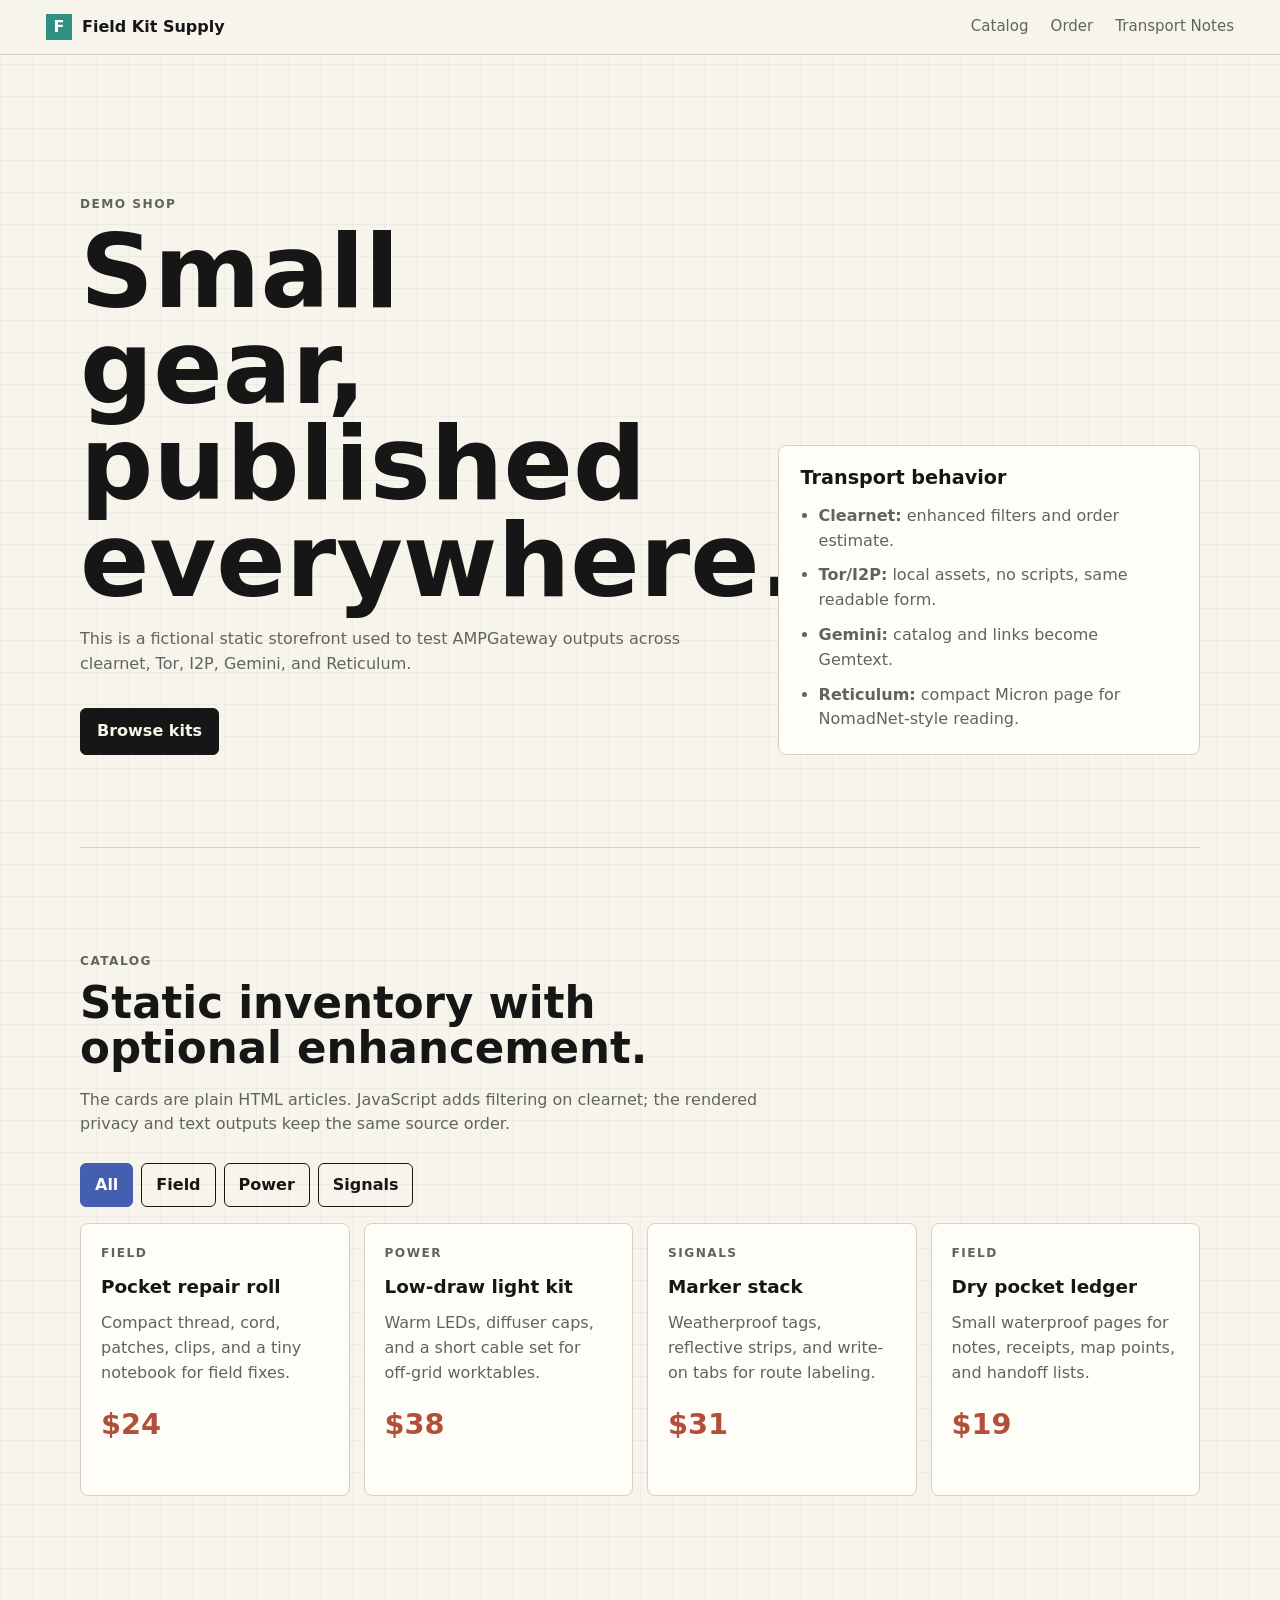
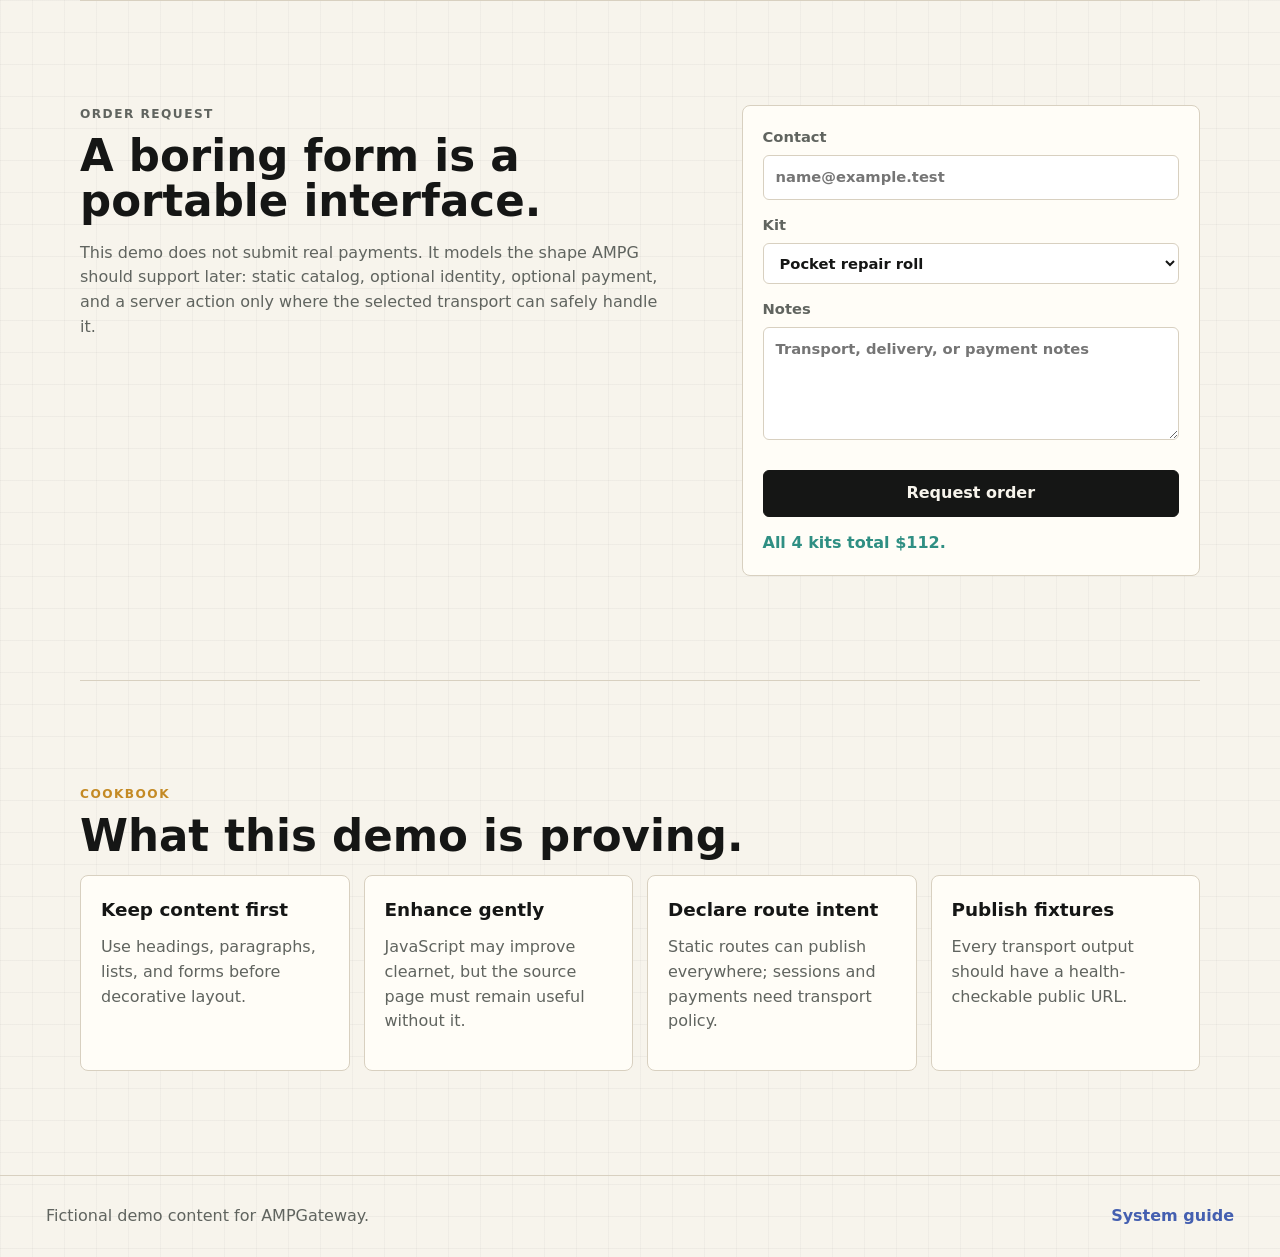
==== sites/ampgateway-site/index.html @ 234a5107 "Add DNS provider flow and demo site split" ====
<!doctype html>
<html lang="en">
  <head>
    <meta charset="utf-8">
    <meta name="viewport" content="width=device-width, initial-scale=1">
    <title>Field Kit Supply</title>
    <meta
      name="description"
      content="AMPGateway demo site showing a small catalog, contact form, and transport-aware static fallbacks."
    >
    <link rel="stylesheet" href="styles.css">
    <script defer src="app.js"></script>
  </head>
  <body>
    <a class="skip-link" href="#content">Skip to content</a>
    <header class="site-header">
      <a class="brand" href="#content" aria-label="Field Kit Supply home">
        <span class="brand-mark" aria-hidden="true">F</span>
        <span>Field Kit Supply</span>
      </a>
      <nav class="top-nav" aria-label="Primary">
        <a href="#catalog">Catalog</a>
        <a href="#order">Order</a>
        <a href="#transport-notes">Transport Notes</a>
      </nav>
    </header>

    <!--
      AMPG demo note:
      The page starts with ordinary h1 -> h2 -> h3 structure and useful paragraphs.
      Clearnet can enhance this with CSS and JavaScript, while Tor/I2P privacy HTML,
      Gemini Gemtext, and Reticulum Micron still get a readable catalog.
    -->
    <main id="content">
      <section class="hero" aria-labelledby="hero-title">
        <div>
          <p class="eyebrow">Demo shop</p>
          <h1 id="hero-title">Small gear, published everywhere.</h1>
          <p>
            This is a fictional static storefront used to test AMPGateway outputs across
            clearnet, Tor, I2P, Gemini, and Reticulum.
          </p>
          <a class="button" href="#catalog">Browse kits</a>
        </div>
        <aside class="status-board" aria-labelledby="status-title">
          <h2 id="status-title">Transport behavior</h2>
          <ul>
            <li><strong>Clearnet:</strong> enhanced filters and order estimate.</li>
            <li><strong>Tor/I2P:</strong> local assets, no scripts, same readable form.</li>
            <li><strong>Gemini:</strong> catalog and links become Gemtext.</li>
            <li><strong>Reticulum:</strong> compact Micron page for NomadNet-style reading.</li>
          </ul>
        </aside>
      </section>

      <section id="catalog" class="section" aria-labelledby="catalog-title">
        <div class="section-heading">
          <p class="eyebrow">Catalog</p>
          <h2 id="catalog-title">Static inventory with optional enhancement.</h2>
          <p>
            The cards are plain HTML articles. JavaScript adds filtering on clearnet; the
            rendered privacy and text outputs keep the same source order.
          </p>
        </div>

        <div class="filters" aria-label="Catalog filters">
          <button class="filter active" type="button" data-filter="all">All</button>
          <button class="filter" type="button" data-filter="field">Field</button>
          <button class="filter" type="button" data-filter="power">Power</button>
          <button class="filter" type="button" data-filter="signals">Signals</button>
        </div>

        <div class="catalog-grid">
          <article class="product" data-category="field" data-price="24">
            <p class="tag">Field</p>
            <h3>Pocket repair roll</h3>
            <p>Compact thread, cord, patches, clips, and a tiny notebook for field fixes.</p>
            <p class="price">$24</p>
          </article>
          <article class="product" data-category="power" data-price="38">
            <p class="tag">Power</p>
            <h3>Low-draw light kit</h3>
            <p>Warm LEDs, diffuser caps, and a short cable set for off-grid worktables.</p>
            <p class="price">$38</p>
          </article>
          <article class="product" data-category="signals" data-price="31">
            <p class="tag">Signals</p>
            <h3>Marker stack</h3>
            <p>Weatherproof tags, reflective strips, and write-on tabs for route labeling.</p>
            <p class="price">$31</p>
          </article>
          <article class="product" data-category="field" data-price="19">
            <p class="tag">Field</p>
            <h3>Dry pocket ledger</h3>
            <p>Small waterproof pages for notes, receipts, map points, and handoff lists.</p>
            <p class="price">$19</p>
          </article>
        </div>
      </section>

      <!--
        AMPG demo note:
        The form action is deliberately a normal HTTP path, not a JavaScript-only
        checkout. Future AMPG app adapters can map this route to sessions or payments,
        while static-only transports can still publish the request shape.
      -->
      <section id="order" class="section order-section" aria-labelledby="order-title">
        <div>
          <p class="eyebrow">Order request</p>
          <h2 id="order-title">A boring form is a portable interface.</h2>
          <p>
            This demo does not submit real payments. It models the shape AMPG should
            support later: static catalog, optional identity, optional payment, and a
            server action only where the selected transport can safely handle it.
          </p>
        </div>
        <form class="order-form" method="post" action="/orders/request">
          <label>
            Contact
            <input name="contact" type="text" autocomplete="email" placeholder="name@example.test">
          </label>
          <label>
            Kit
            <select name="kit">
              <option>Pocket repair roll</option>
              <option>Low-draw light kit</option>
              <option>Marker stack</option>
              <option>Dry pocket ledger</option>
            </select>
          </label>
          <label>
            Notes
            <textarea name="notes" rows="4" placeholder="Transport, delivery, or payment notes"></textarea>
          </label>
          <button type="submit">Request order</button>
          <p id="estimate" class="estimate" aria-live="polite">Select catalog items to estimate a bundle.</p>
        </form>
      </section>

      <section id="transport-notes" class="section notes-section" aria-labelledby="notes-title">
        <p class="eyebrow">Cookbook</p>
        <h2 id="notes-title">What this demo is proving.</h2>
        <div class="notes-grid">
          <article>
            <h3>Keep content first</h3>
            <p>Use headings, paragraphs, lists, and forms before decorative layout.</p>
          </article>
          <article>
            <h3>Enhance gently</h3>
            <p>JavaScript may improve clearnet, but the source page must remain useful without it.</p>
          </article>
          <article>
            <h3>Declare route intent</h3>
            <p>Static routes can publish everywhere; sessions and payments need transport policy.</p>
          </article>
          <article>
            <h3>Publish fixtures</h3>
            <p>Every transport output should have a health-checkable public URL.</p>
          </article>
        </div>
      </section>
    </main>

    <footer class="site-footer">
      <p>Fictional demo content for AMPGateway.</p>
      <a href="https://ampgateway.online">System guide</a>
    </footer>
  </body>
</html>
---- sites/ampgateway-site/styles.css ----
:root {
  color-scheme: light;
  --paper: #f7f4ec;
  --ink: #151615;
  --muted: #60645f;
  --line: #d8d0c0;
  --panel: #fffdf7;
  --field: #2f8f83;
  --power: #b24f38;
  --signal: #445fb0;
  --gold: #c48a24;
  --max: 1120px;
}

* {
  box-sizing: border-box;
}

html {
  scroll-behavior: smooth;
}

body {
  margin: 0;
  background:
    linear-gradient(rgba(21, 22, 21, 0.035) 1px, transparent 1px),
    linear-gradient(90deg, rgba(21, 22, 21, 0.03) 1px, transparent 1px),
    var(--paper);
  background-size: 32px 32px;
  color: var(--ink);
  font-family:
    ui-sans-serif, system-ui, -apple-system, BlinkMacSystemFont, "Segoe UI",
    sans-serif;
  line-height: 1.55;
}

a {
  color: inherit;
}

.skip-link {
  position: fixed;
  top: 12px;
  left: 12px;
  z-index: 20;
  padding: 8px 10px;
  background: var(--ink);
  color: var(--paper);
  transform: translateY(-140%);
}

.skip-link:focus {
  transform: translateY(0);
}

.site-header {
  position: sticky;
  top: 0;
  z-index: 10;
  display: flex;
  align-items: center;
  justify-content: space-between;
  gap: 20px;
  padding: 14px clamp(18px, 4vw, 46px);
  background: rgba(247, 244, 236, 0.9);
  border-bottom: 1px solid var(--line);
  backdrop-filter: blur(14px);
}

.brand,
.top-nav {
  display: flex;
  align-items: center;
}

.brand {
  gap: 10px;
  font-weight: 900;
  text-decoration: none;
}

.brand-mark {
  display: inline-grid;
  width: 26px;
  height: 26px;
  place-items: center;
  background: var(--field);
  color: white;
  font-weight: 900;
}

.top-nav {
  gap: clamp(10px, 2vw, 22px);
  color: var(--muted);
  font-size: 0.94rem;
}

.top-nav a {
  text-decoration: none;
}

.top-nav a:hover,
.top-nav a:focus-visible {
  color: var(--ink);
}

.hero,
.section {
  width: min(var(--max), calc(100% - 36px));
  margin: 0 auto;
}

.hero {
  display: grid;
  grid-template-columns: minmax(0, 1.2fr) minmax(320px, 0.8fr);
  gap: clamp(28px, 5vw, 64px);
  align-items: end;
  min-height: 74vh;
  padding: clamp(70px, 12vw, 140px) 0 clamp(52px, 8vw, 92px);
}

.eyebrow,
.tag {
  margin: 0 0 10px;
  color: var(--gold);
  font-size: 0.76rem;
  font-weight: 900;
  letter-spacing: 0.12em;
  text-transform: uppercase;
}

h1,
h2,
h3,
p {
  margin-top: 0;
}

h1 {
  max-width: 760px;
  margin-bottom: 18px;
  font-size: clamp(3.2rem, 8vw, 7rem);
  line-height: 0.94;
  letter-spacing: 0;
}

h2 {
  max-width: 720px;
  margin-bottom: 16px;
  font-size: clamp(1.8rem, 3.4vw, 3.8rem);
  line-height: 1.04;
  letter-spacing: 0;
}

h3 {
  margin-bottom: 10px;
  font-size: 1.15rem;
  letter-spacing: 0;
}

.hero p,
.section-heading p,
.order-section p,
.notes-grid p,
.status-board li,
.product p {
  color: var(--muted);
}

.button,
.order-form button,
.filter {
  display: inline-flex;
  align-items: center;
  justify-content: center;
  min-height: 44px;
  border: 1px solid var(--ink);
  border-radius: 6px;
  font: inherit;
  font-weight: 900;
  text-decoration: none;
}

.button,
.order-form button {
  margin-top: 16px;
  padding: 10px 16px;
  background: var(--ink);
  color: var(--paper);
}

.status-board,
.product,
.order-form,
.notes-grid article {
  border: 1px solid var(--line);
  border-radius: 8px;
  background: var(--panel);
}

.status-board {
  padding: 22px;
}

.status-board h2 {
  font-size: 1.2rem;
}

.status-board ul {
  display: grid;
  gap: 10px;
  margin: 0;
  padding-left: 18px;
}

.section {
  padding: clamp(58px, 9vw, 104px) 0;
  border-top: 1px solid var(--line);
}

.section-heading {
  max-width: 720px;
  margin-bottom: 26px;
}

.filters {
  display: flex;
  flex-wrap: wrap;
  gap: 8px;
  margin-bottom: 16px;
}

.filter {
  padding: 8px 14px;
  background: transparent;
  color: var(--ink);
  cursor: pointer;
}

.filter.active,
.filter:focus-visible {
  background: var(--signal);
  color: white;
  border-color: var(--signal);
}

.catalog-grid,
.notes-grid {
  display: grid;
  grid-template-columns: repeat(4, minmax(0, 1fr));
  gap: 14px;
}

.product,
.notes-grid article {
  padding: 20px;
}

.product {
  display: flex;
  min-height: 230px;
  flex-direction: column;
}

.product[hidden] {
  display: none;
}

.price {
  margin-top: auto;
  color: var(--power) !important;
  font-size: 1.8rem;
  font-weight: 900;
}

.order-section {
  display: grid;
  grid-template-columns: minmax(0, 0.9fr) minmax(320px, 0.7fr);
  gap: clamp(28px, 6vw, 72px);
  align-items: start;
}

.order-form {
  display: grid;
  gap: 14px;
  padding: 20px;
}

.order-form label {
  display: grid;
  gap: 6px;
  color: var(--muted);
  font-size: 0.92rem;
  font-weight: 800;
}

.order-form input,
.order-form select,
.order-form textarea {
  width: 100%;
  border: 1px solid var(--line);
  border-radius: 6px;
  background: white;
  color: var(--ink);
  font: inherit;
  padding: 10px 12px;
}

.estimate {
  min-height: 24px;
  margin: 0;
  color: var(--field) !important;
  font-weight: 800;
}

.site-footer {
  display: flex;
  justify-content: space-between;
  gap: 20px;
  padding: 28px clamp(18px, 4vw, 46px);
  border-top: 1px solid var(--line);
  color: var(--muted);
}

.site-footer p {
  margin: 0;
}

.site-footer a {
  color: var(--signal);
  font-weight: 900;
  text-decoration: none;
}

@media (max-width: 900px) {
  .top-nav {
    display: none;
  }

  .hero,
  .order-section {
    grid-template-columns: 1fr;
  }

  .catalog-grid,
  .notes-grid {
    grid-template-columns: repeat(2, minmax(0, 1fr));
  }
}

@media (max-width: 620px) {
  h1 {
    font-size: clamp(2.9rem, 17vw, 4.5rem);
  }

  .catalog-grid,
  .notes-grid {
    grid-template-columns: 1fr;
  }

  .button,
  .filter,
  .order-form button {
    width: 100%;
  }

  .site-footer {
    display: grid;
  }
}
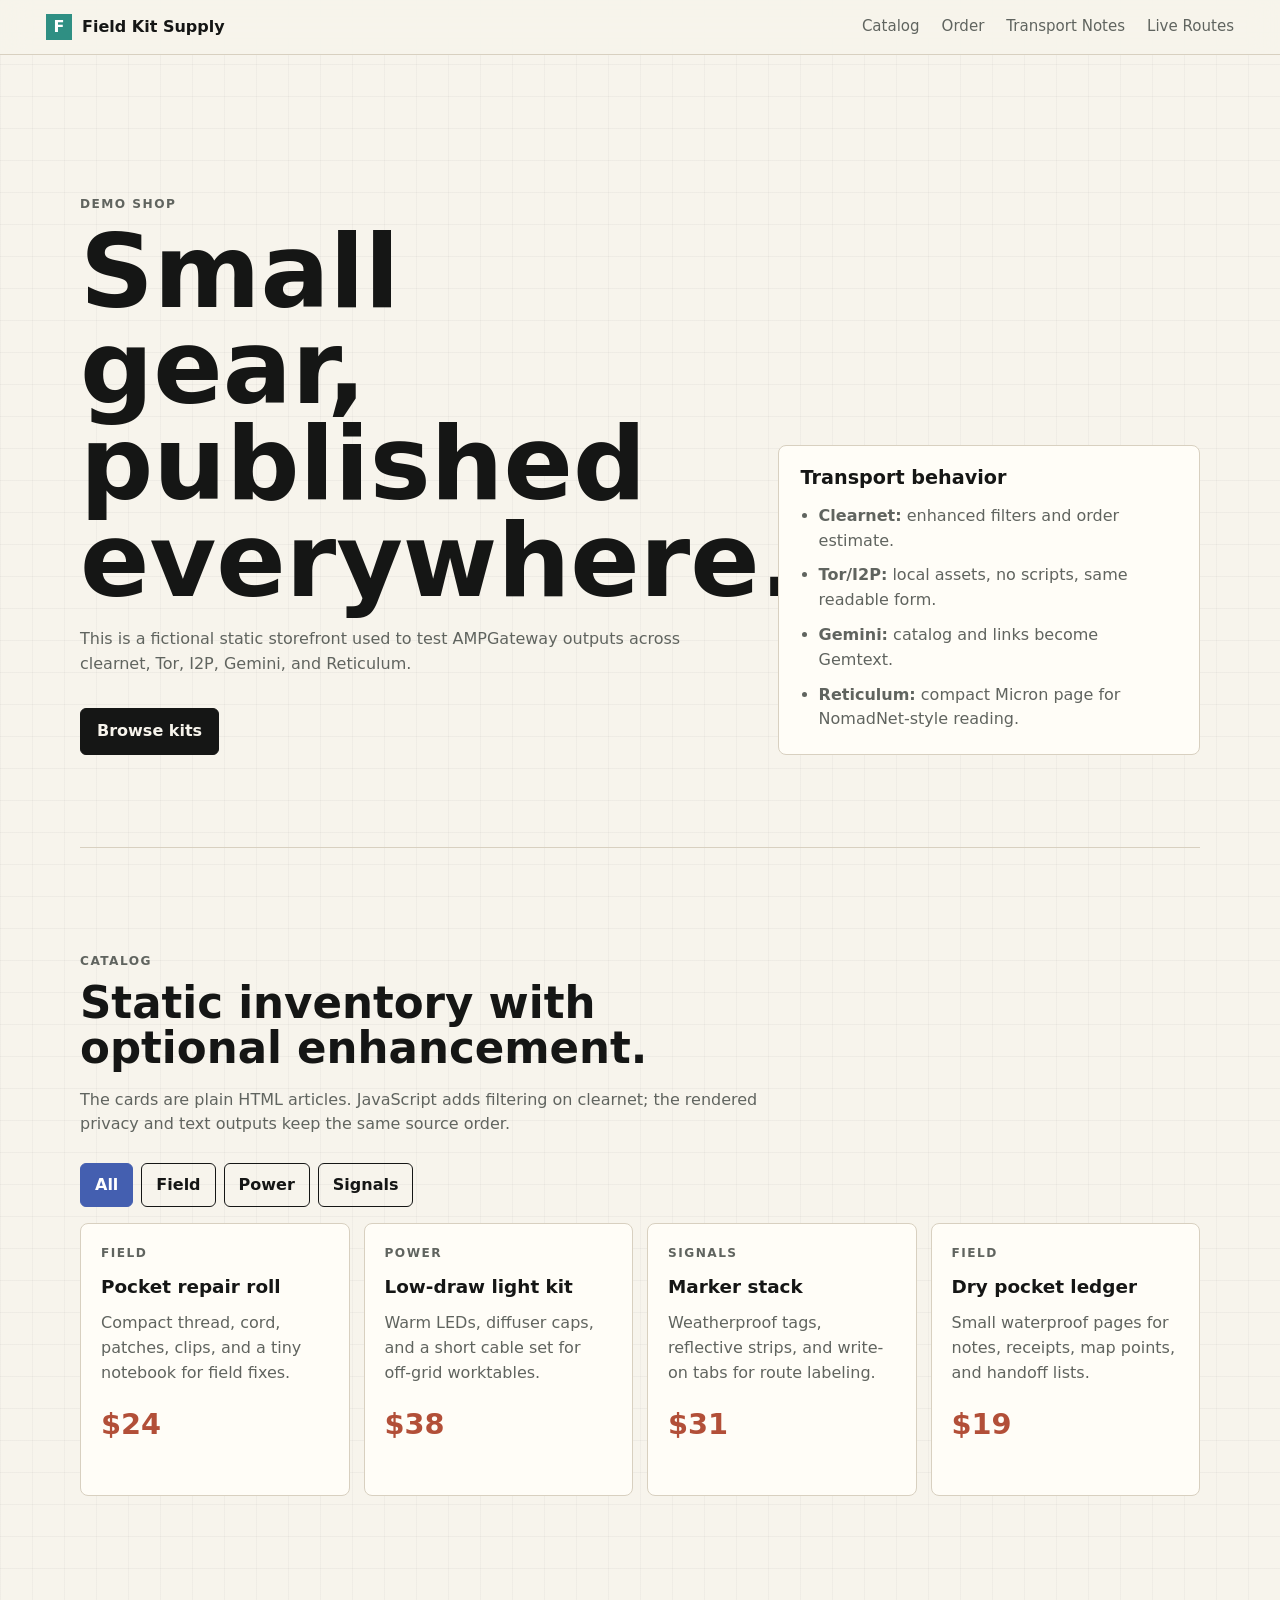
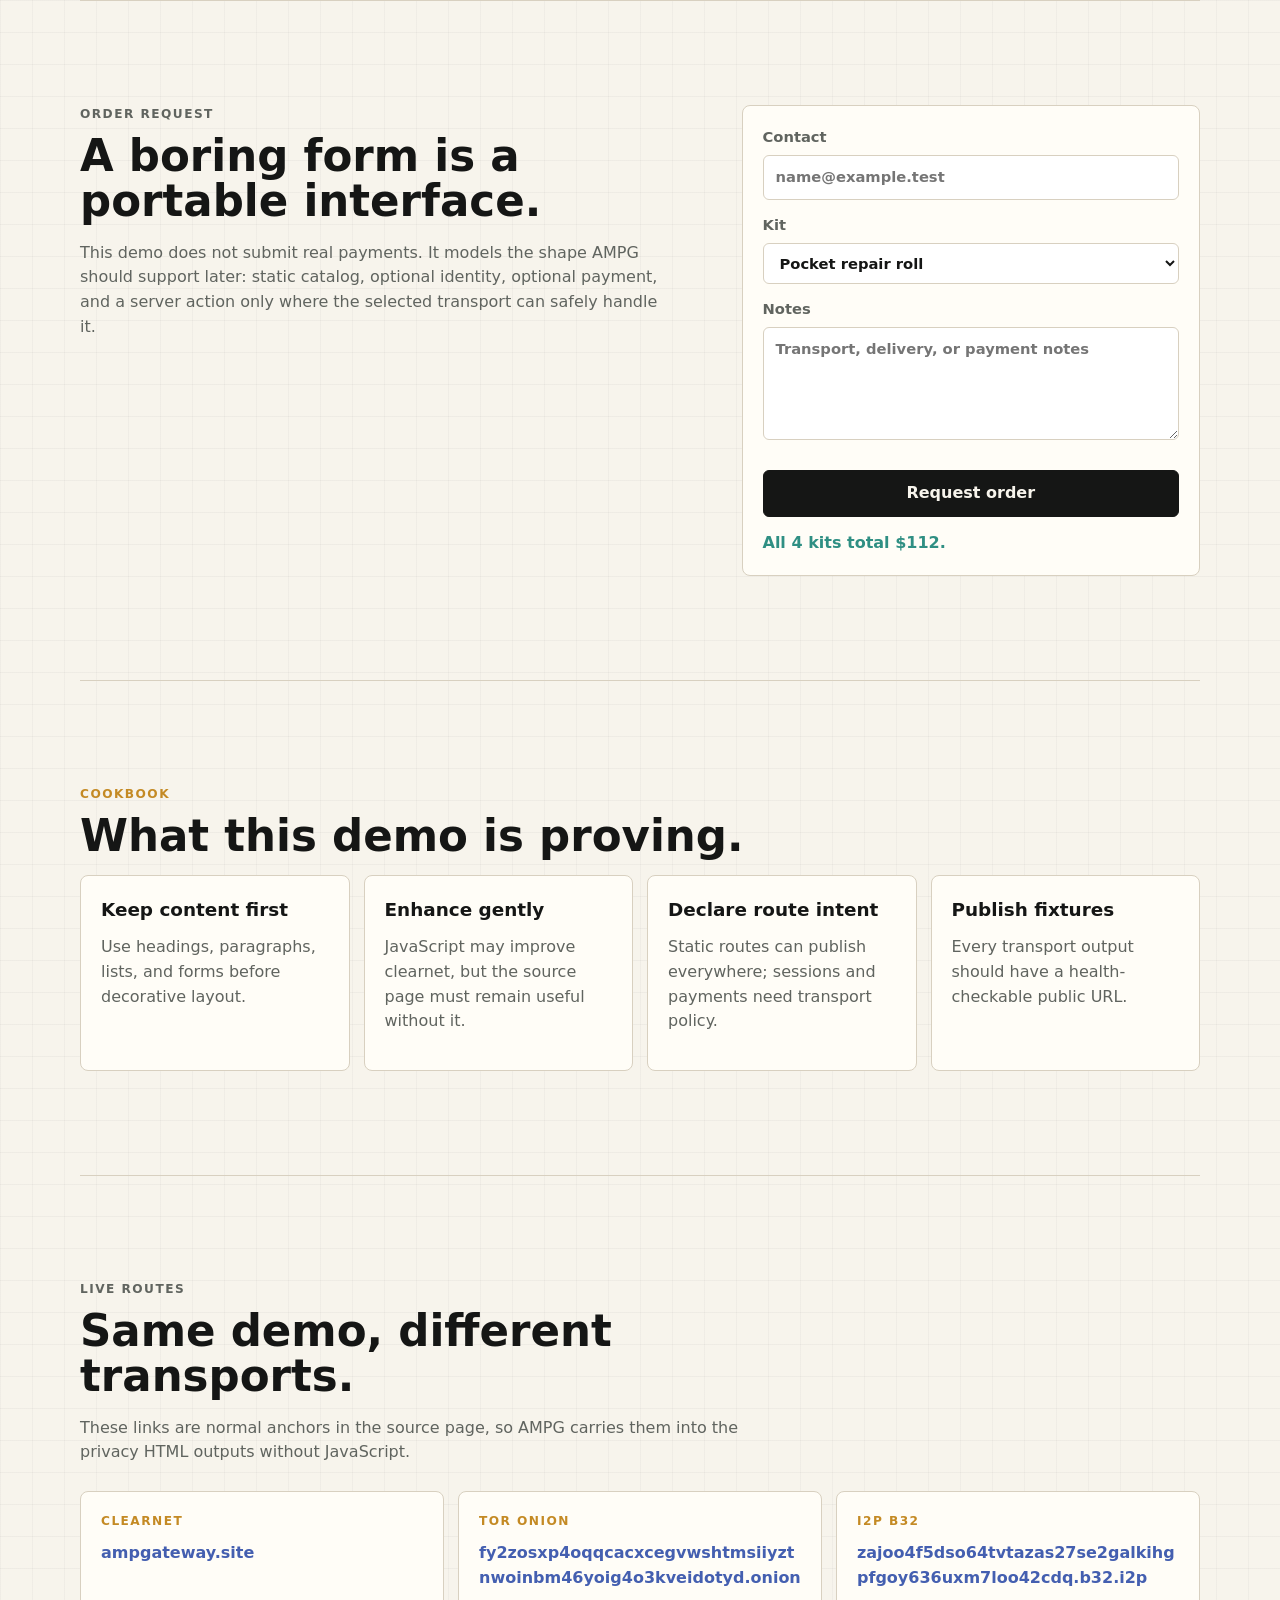
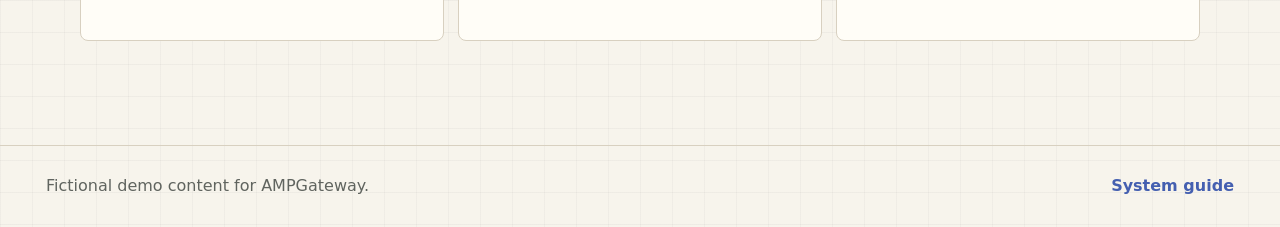
==== commit 3cfd6922: "Expose demo transport links" ====
--- a/sites/ampgateway-site/index.html
+++ b/sites/ampgateway-site/index.html
@@ -8,6 +8,8 @@
       name="description"
       content="AMPGateway demo site showing a small catalog, contact form, and transport-aware static fallbacks."
     >
+    <link rel="icon" href="favicon.svg" type="image/svg+xml">
+    <link rel="apple-touch-icon" href="apple-touch-icon.png">
     <link rel="stylesheet" href="styles.css">
     <script defer src="app.js"></script>
   </head>
@@ -22,6 +24,7 @@
         <a href="#catalog">Catalog</a>
         <a href="#order">Order</a>
         <a href="#transport-notes">Transport Notes</a>
+        <a href="#live-routes">Live Routes</a>
       </nav>
     </header>
 
@@ -159,6 +162,31 @@
           </article>
         </div>
       </section>
+
+      <section id="live-routes" class="section route-section" aria-labelledby="routes-title">
+        <div class="section-heading">
+          <p class="eyebrow">Live routes</p>
+          <h2 id="routes-title">Same demo, different transports.</h2>
+          <p>
+            These links are normal anchors in the source page, so AMPG carries them into
+            the privacy HTML outputs without JavaScript.
+          </p>
+        </div>
+        <div class="route-grid">
+          <a href="https://ampgateway.site/">
+            <span>Clearnet</span>
+            <strong>ampgateway.site</strong>
+          </a>
+          <a href="http://fy2zosxp4oqqcacxcegvwshtmsiiyztnwoinbm46yoig4o3kveidotyd.onion/">
+            <span>Tor onion</span>
+            <strong>fy2zosxp4oqqcacxcegvwshtmsiiyztnwoinbm46yoig4o3kveidotyd.onion</strong>
+          </a>
+          <a href="http://zajoo4f5dso64tvtazas27se2galkihgpfgoy636uxm7loo42cdq.b32.i2p/">
+            <span>I2P b32</span>
+            <strong>zajoo4f5dso64tvtazas27se2galkihgpfgoy636uxm7loo42cdq.b32.i2p</strong>
+          </a>
+        </div>
+      </section>
     </main>
 
     <footer class="site-footer">
--- a/sites/ampgateway-site/styles.css
+++ b/sites/ampgateway-site/styles.css
@@ -313,6 +313,43 @@
   font-weight: 800;
 }
 
+.route-grid {
+  display: grid;
+  grid-template-columns: repeat(3, minmax(0, 1fr));
+  gap: 14px;
+}
+
+.route-grid a {
+  display: grid;
+  align-content: start;
+  min-height: 150px;
+  gap: 10px;
+  padding: 20px;
+  border: 1px solid var(--line);
+  border-radius: 8px;
+  background: var(--panel);
+  text-decoration: none;
+}
+
+.route-grid a:hover,
+.route-grid a:focus-visible {
+  border-color: var(--signal);
+}
+
+.route-grid span {
+  color: var(--gold);
+  font-size: 0.76rem;
+  font-weight: 900;
+  letter-spacing: 0.12em;
+  text-transform: uppercase;
+}
+
+.route-grid strong {
+  color: var(--signal);
+  font-size: 1rem;
+  overflow-wrap: anywhere;
+}
+
 .site-footer {
   display: flex;
   justify-content: space-between;
@@ -343,7 +380,8 @@
   }
 
   .catalog-grid,
-  .notes-grid {
+  .notes-grid,
+  .route-grid {
     grid-template-columns: repeat(2, minmax(0, 1fr));
   }
 }
@@ -354,7 +392,8 @@
   }
 
   .catalog-grid,
-  .notes-grid {
+  .notes-grid,
+  .route-grid {
     grid-template-columns: 1fr;
   }
 
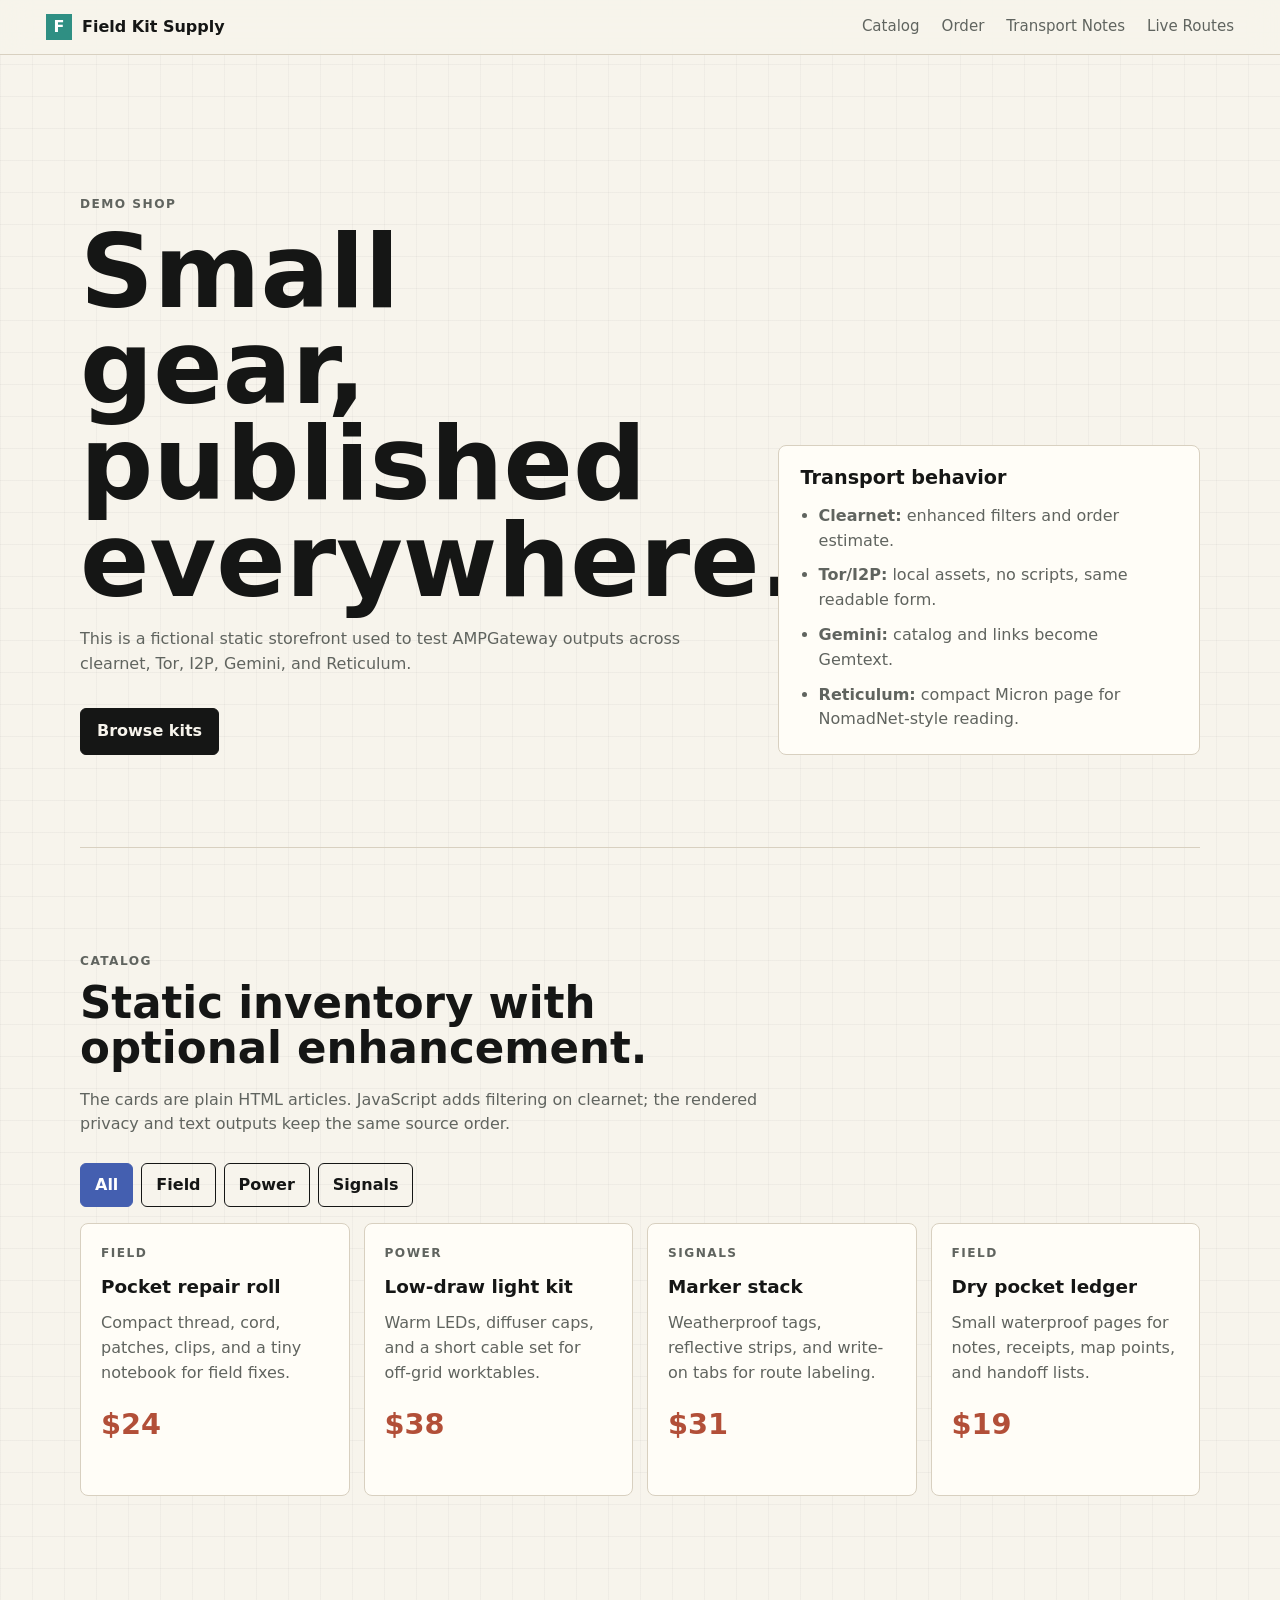
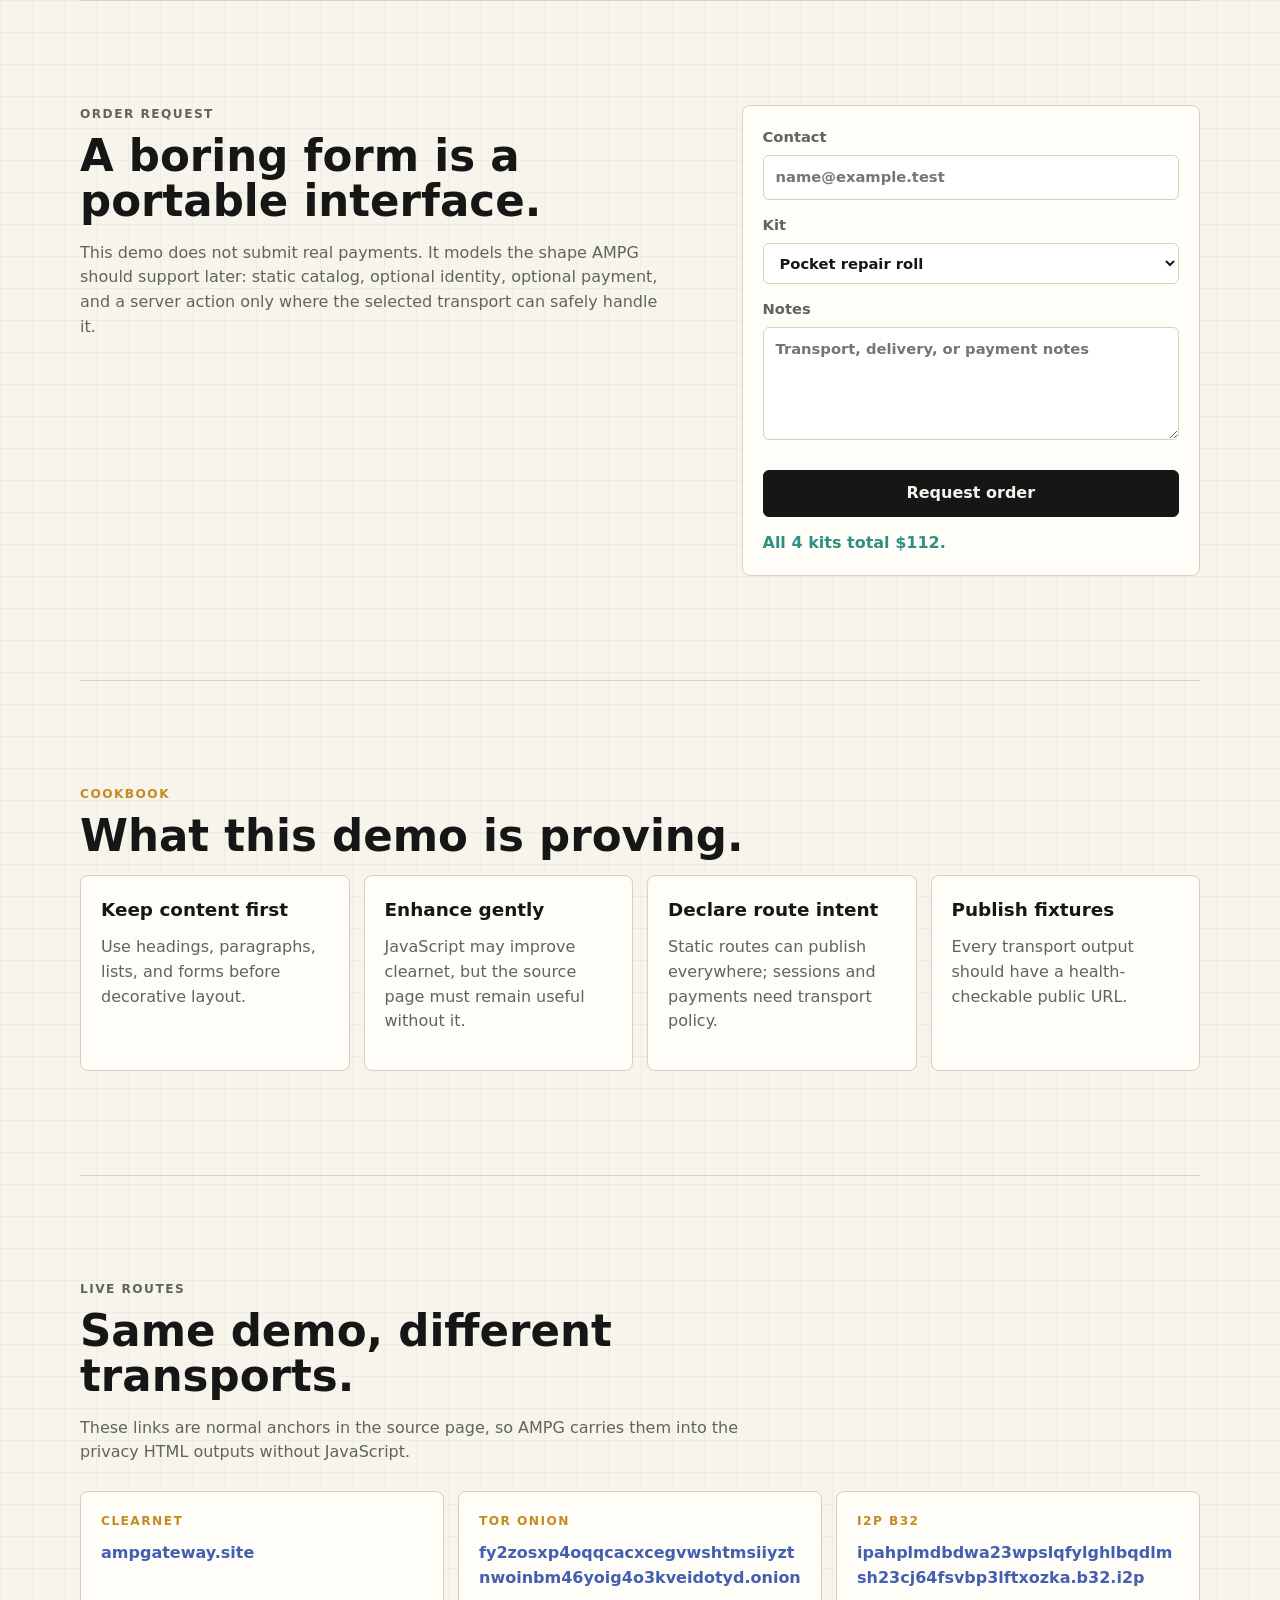
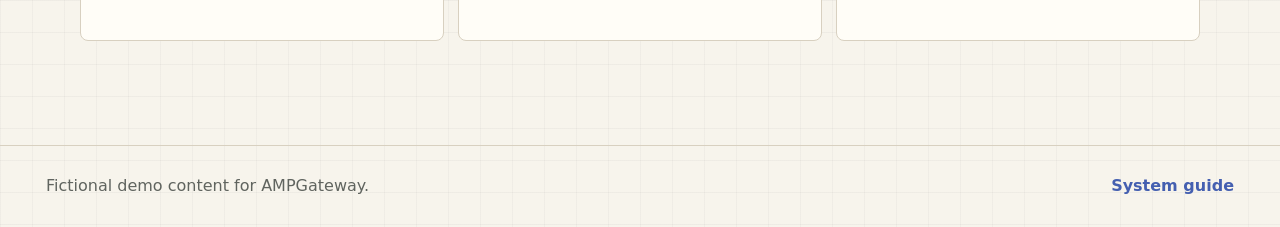
==== commit c38eab9c: "Fix I2P web tunnel deployment shape" ====
--- a/sites/ampgateway-site/index.html
+++ b/sites/ampgateway-site/index.html
@@ -181,9 +181,9 @@
             <span>Tor onion</span>
             <strong>fy2zosxp4oqqcacxcegvwshtmsiiyztnwoinbm46yoig4o3kveidotyd.onion</strong>
           </a>
-          <a href="http://zajoo4f5dso64tvtazas27se2galkihgpfgoy636uxm7loo42cdq.b32.i2p/">
+          <a href="http://ipahplmdbdwa23wpslqfylghlbqdlmsh23cj64fsvbp3lftxozka.b32.i2p/">
             <span>I2P b32</span>
-            <strong>zajoo4f5dso64tvtazas27se2galkihgpfgoy636uxm7loo42cdq.b32.i2p</strong>
+            <strong>ipahplmdbdwa23wpslqfylghlbqdlmsh23cj64fsvbp3lftxozka.b32.i2p</strong>
           </a>
         </div>
       </section>
